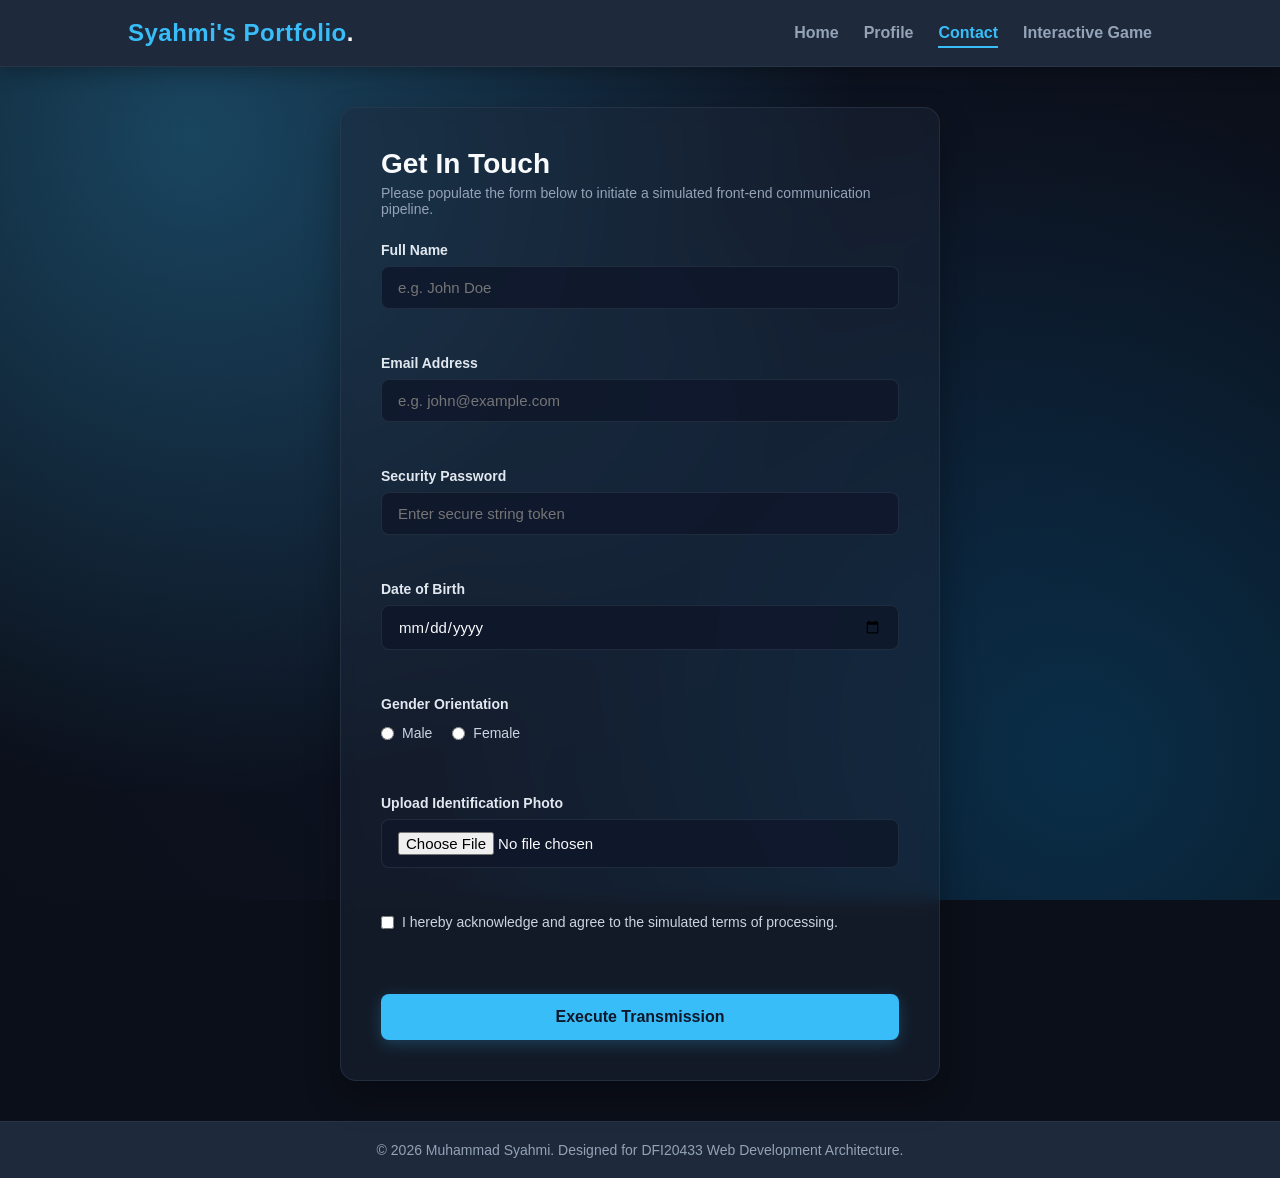
==== contact.html @ 540fc353 "Add files via upload" ====
<!DOCTYPE html>
<html lang="en">
<head>
    <meta charset="UTF-8">
    <meta name="viewport" content="width=device-width, initial-scale=1.0">
    <title>Contact | Muhammad Syahmi Portfolio</title>
    <link rel="stylesheet" href="style.css">
</head>
<body>

    <!-- Global Header & Navigation -->
    <header class="global-header">
        <div class="logo-container">
            <span class="logo-text">Syahmi's Portfolio<span class="accent-dot">.</span></span>
        </div>
        <nav class="nav-menu">
            <ul>
                <li><a href="index.html">Home</a></li>
                <li><a href="profile.html">Profile</a></li>
                <li><a href="contact.html" class="active">Contact</a></li>
                <li><a href="game.html">Interactive Game</a></li>
            </ul>
        </nav>
    </header>

    <!-- Main Content Section -->
    <main class="main-layout">
        <section class="form-container-card">
            <div class="form-header">
                <h2>Get In Touch</h2>
                <p>Please populate the form below to initiate a simulated front-end communication pipeline.</p>
            </div>

            <!-- Interactivity hooked via JavaScript onsubmit event -->
            <form id="contactForm" novalidate>
                
                <!-- 1. Text Input (Full Name) -->
                <div class="input-group">
                    <label for="fullName">Full Name</label>
                    <input type="text" id="fullName" placeholder="e.g. John Doe">
                    <span class="error-msg" id="nameError"></span>
                </div>

                <!-- 2. Email Input -->
                <div class="input-group">
                    <label for="email">Email Address</label>
                    <input type="email" id="email" placeholder="e.g. john@example.com">
                    <span class="error-msg" id="emailError"></span>
                </div>

                <!-- 3. Password Input -->
                <div class="input-group">
                    <label for="password">Security Password</label>
                    <input type="password" id="password" placeholder="Enter secure string token">
                    <span class="error-msg" id="passwordError"></span>
                </div>

                <!-- 4. Date Input -->
                <div class="input-group">
                    <label for="dob">Date of Birth</label>
                    <input type="date" id="dob">
                    <span class="error-msg" id="dobError"></span>
                </div>

                <!-- 5. Radio Buttons (Gender) -->
                <div class="input-group">
                    <label>Gender Orientation</label>
                    <div class="radio-flex-group">
                        <label class="radio-label">
                            <input type="radio" name="gender" value="Male"> Male
                        </label>
                        <label class="radio-label">
                            <input type="radio" name="gender" value="Female"> Female
                        </label>
                    </div>
                    <span class="error-msg" id="genderError"></span>
                </div>

                <!-- 6. File Upload Input -->
                <div class="input-group">
                    <label for="profileImage">Upload Identification Photo</label>
                    <input type="file" id="profileImage" accept="image/*">
                    <span class="error-msg" id="fileError"></span>
                </div>

                <!-- 7. Checkbox Input (Terms Compliance) -->
                <div class="input-group checkbox-group">
                    <label class="checkbox-label">
                        <input type="checkbox" id="terms">
                        I hereby acknowledge and agree to the simulated terms of processing.
                    </label>
                    <span class="error-msg" id="termsError"></span>
                </div>

                <!-- Action Submit Button Control -->
                <button type="submit" class="submit-btn">Execute Transmission</button>
            </form>
        </section>
    </main>

    <!-- Global Footer Element -->
    <footer class="global-footer">
        <p>&copy; 2026 Muhammad Syahmi. Designed for DFI20433 Web Development Architecture.</p>
    </footer>

    <!-- Custom Mock-Submission Popup Modal Layout -->
    <div id="successModal" class="modal-overlay">
        <div class="modal-box">
            <div class="modal-icon">&#10003;</div>
            <h2>Submission Successful!</h2>
            <p>Thank you. Your structured message payload has been successfully validated and intercepted via front-end simulation loops.</p>
            <button type="button" onclick="closeModal()" class="close-modal-btn">Dismiss Anchor</button>
        </div>
    </div>

    <!-- Script Injection -->
    <script src="script.js"></script>
</body>
</html>
---- style.css ----
/* =========================================================================
   1. PENETAPAN ASAS & VARIABLES (Excellent Color Harmony)
   ========================================================================= */
:root {
    /* 🎨 DIKEMASKINI: Ditukar sedikit terang daripada #0f172a supaya efek gradient tak tenggelam */
    --bg-main: #0b0f19;          /* Latar belakang utama (Midnight Tech Blue) */
    --bg-card: rgba(30, 41, 59, 0.45); /* Mengurangkan kepekatan kad supaya kesan latar belakang tembus */
    --primary-cyan: #38bdf8;     /* Warna penegas utama (Electric Cyan) */
    --primary-hover: #0284c7;    /* Warna hover butang */
    --text-main: #f8fafc;        /* Teks utama (Off-White) */
    --text-muted: #94a3b8;       /* Teks sekunder (Silver Slate) */
    --border-color: rgba(51, 65, 85, 0.5); /* Menjadikan sempadan semi-lutsinar */
    --error-red: #ef4444;        /* Warna ralat JavaScript */
    --success-green: #10b981;    /* Warna kejayaan */
}

* {
    margin: 0;
    padding: 0;
    box-sizing: border-box;
    font-family: 'Segoe UI', Tahoma, Geneva, Verdana, sans-serif;
}

/* 🖼️ DIKEMASKINI: Menaikkan kepekatan opacity gradient (0.15 -> 0.30) & menambah 3 lapisan cahaya neon */
body {
    background-color: var(--bg-main);
    background-image: 
        radial-gradient(circle at 15% 15%, rgba(56, 189, 248, 0.3) 0%, transparent 50%),
        radial-gradient(circle at 85% 85%, rgba(2, 132, 199, 0.25) 0%, transparent 50%),
        radial-gradient(circle at 50% 50%, rgba(15, 23, 42, 0.85) 0%, #0b0f19 100%);
    background-attachment: fixed;
    color: var(--text-main);
    display: flex;
    flex-direction: column;
    min-height: 100vh;
}

/* =========================================================================
   2. HEADER & NAVIGASI (Clean & Consistent Layout)
   ========================================================================= */
header, .global-header {
    background-color: #1e293b;
    border-bottom: 1px solid var(--border-color);
    display: flex;
    justify-content: space-between;
    align-items: center;
    padding: 1.2rem 10%;
    position: sticky;
    top: 0;
    z-index: 1000;
    box-shadow: 0 4px 20px rgba(0, 0, 0, 0.3);
}

header .logo, .logo-container {
    font-size: 24px;
    font-weight: 800;
    color: var(--primary-cyan);
    letter-spacing: 0.5px;
}

.accent-dot {
    color: var(--text-main);
}

nav ul, .nav-menu ul {
    list-style: none;
    display: flex;
}

nav ul li, .nav-menu ul li {
    margin-left: 25px;
}

nav ul li a, .nav-menu ul li a {
    color: var(--text-muted);
    text-decoration: none;
    font-size: 16px;
    font-weight: 600;
    transition: color 0.3s ease;
    padding: 5px 0;
}

nav ul li a:hover, 
nav ul li a.active,
.nav-menu ul li a:hover,
.nav-menu ul li a.active {
    color: var(--primary-cyan);
    border-bottom: 2px solid var(--primary-cyan);
}

/* =========================================================================
   3. KANDUNGAN UTAMA & TITLES
   ========================================================================= */
main, .main-layout {
    flex: 1;
    padding: 40px 10%;
}

/* Pensejajaran khusus untuk kad contact agar sentiasa di tengah-tengah halaman */
.main-layout {
    display: flex;
    flex-direction: column;
    justify-content: center;
    align-items: center;
}

.page-title {
    text-align: center;
    font-size: 36px;
    font-weight: 700;
    color: var(--text-main);
    margin-bottom: 5px;
    text-shadow: 0 0 15px rgba(56, 189, 248, 0.3);
}

.subtitle {
    text-align: center;
    color: var(--text-muted);
    font-size: 16px;
    margin-bottom: 40px;
}

/* =========================================================================
   4. LAYOUT HALAMAN UTAMA (Hero Section)
   ========================================================================= */
.hero-section {
    display: flex;
    align-items: center;
    justify-content: space-between;
    gap: 50px;
    margin-top: 20px;
    background-color: var(--bg-card);
    backdrop-filter: blur(8px);
    border: 1px solid var(--border-color);
    padding: 40px;
    border-radius: 16px;
    box-shadow: 0 10px 30px rgba(0, 0, 0, 0.2);
}

.profile-frame {
    flex: 1;
    display: flex;
    justify-content: center;
}

.profile-img {
    width: 280px;
    height: 280px;
    border-radius: 50%;
    object-fit: cover;
    border: 4px solid var(--primary-cyan);
    box-shadow: 0 0 25px rgba(56, 189, 248, 0.4);
}

.intro-text {
    flex: 1.5;
}

.intro-text h1 {
    font-size: 42px;
    margin-bottom: 10px;
    color: var(--text-main);
}

.intro-text .highlight {
    color: var(--primary-cyan);
}

.intro-text h3 {
    font-size: 22px;
    color: var(--text-muted);
    margin-bottom: 20px;
}

.intro-text p {
    font-size: 16px;
    line-height: 1.7;
    color: #cbd5e1;
    margin-bottom: 30px;
}

/* BUTANG INTEGRASI (Consistent Accent) */
.btn {
    display: inline-block;
    padding: 12px 28px;
    background-color: var(--primary-cyan);
    color: #0f172a;
    text-decoration: none;
    border-radius: 8px;
    font-weight: 700;
    transition: background 0.3s ease, transform 0.2s ease;
    box-shadow: 0 4px 15px rgba(56, 189, 248, 0.3);
}

.btn:hover {
    background-color: var(--primary-hover);
    color: var(--text-main);
    transform: translateY(-2px);
}

/* =========================================================================
   5. LAYOUT HALAMAN PROFIL (Professional Resume Table)
   ========================================================================= */
.resume-table {
    width: 100%;
    border-collapse: collapse;
    background-color: var(--bg-card);
    backdrop-filter: blur(8px);
    border: 1px solid var(--border-color);
    border-radius: 12px;
    overflow: hidden;
    box-shadow: 0 10px 25px rgba(0, 0, 0, 0.2);
    margin-bottom: 40px;
}

.resume-table tr {
    border-bottom: 1px solid var(--border-color);
}

.resume-table tr:last-child {
    border-bottom: none;
}

/* Kolum Kiri: Tajuk Bahagian */
.table-section-title {
    width: 25%;
    background-color: rgba(15, 23, 42, 0.6);
    color: var(--primary-cyan);
    text-align: left;
    vertical-align: top;
    padding: 25px;
    font-size: 18px;
    font-weight: 700;
    border-right: 2px solid var(--primary-cyan);
}

/* Kolum Kanan: Kandungan Maklumat */
.resume-table td {
    padding: 25px;
    vertical-align: top;
    color: #cbd5e1;
    line-height: 1.7;
}

.resume-item {
    margin-bottom: 18px;
}

.resume-item:last-child {
    margin-bottom: 0;
}

.resume-item strong {
    color: var(--text-main);
    font-size: 16px;
}

/* Gaya Badge Kemahiran */
.skills-grid {
    display: flex;
    flex-wrap: wrap;
    gap: 10px;
}

.skill-badge {
    background-color: rgba(56, 189, 248, 0.15);
    color: var(--primary-cyan);
    border: 1px solid rgba(56, 189, 248, 0.3);
    padding: 6px 16px;
    border-radius: 20px;
    font-size: 14px;
    font-weight: 600;
}

.resume-table ul {
    padding-left: 20px;
}

.resume-table li {
    margin-bottom: 8px;
}

/* =========================================================================
   6. LAYOUT HALAMAN HUBUNGI (Contact Form Premium Card & Modal Support)
   ========================================================================= */
.contact-container {
    display: flex;
    justify-content: center;
    align-items: center;
    padding: 20px 0;
    width: 100%;
}

/* Penggabungan kelas lama (.form-card) dan kelas baru (.form-container-card) */
.form-card, .form-container-card {
    background-color: var(--bg-card);
    backdrop-filter: blur(8px);
    border: 1px solid var(--border-color);
    padding: 40px;
    border-radius: 16px;
    width: 100%;
    max-width: 600px;
    box-shadow: 0 15px 35px rgba(0, 0, 0, 0.3);
}

.form-card h2, .form-header h2 {
    color: var(--text-main);
    margin-bottom: 5px;
    font-size: 28px;
    font-weight: 700;
}

.form-desc, .form-header p {
    color: var(--text-muted);
    font-size: 14px;
    margin-bottom: 25px;
}

/* Penggabungan kelas lama (.form-group) dan kelas baru (.input-group) */
.form-group, .input-group {
    margin-bottom: 22px;
    display: flex;
    flex-direction: column;
    align-items: flex-start;
    width: 100%;
}

.form-group label, .input-group label {
    font-weight: 600;
    margin-bottom: 8px;
    color: #e2e8f0;
    font-size: 14px;
}

.form-group input[type="text"], .input-group input[type="text"],
.form-group input[type="email"], .input-group input[type="email"],
.form-group input[type="password"], .input-group input[type="password"],
.form-group input[type="date"], .input-group input[type="date"],
.form-group input[type="file"], .input-group input[type="file"] {
    width: 100%;
    padding: 12px 16px;
    background-color: rgba(15, 23, 42, 0.8);
    border: 1px solid var(--border-color);
    border-radius: 8px;
    color: var(--text-main);
    font-size: 15px;
    outline: none;
    transition: border-color 0.3s, box-shadow 0.3s;
}

.form-group input:focus, .input-group input:focus {
    border-color: var(--primary-cyan);
    box-shadow: 0 0 0 3px rgba(56, 189, 248, 0.25);
}

.radio-group, .radio-flex-group {
    display: flex;
    gap: 20px;
    margin-top: 5px;
}

.radio-group label, .radio-flex-group label, .checkbox-group label, .checkbox-label {
    color: #cbd5e1;
    font-weight: 400;
    cursor: pointer;
    display: flex;
    align-items: center;
    gap: 8px;
}

.error-msg {
    color: var(--error-red);
    font-size: 13px;
    margin-top: 6px;
    font-weight: 500;
    min-height: 18px;
}

.submit-btn {
    width: 100%;
    border: none;
    cursor: pointer;
    font-size: 16px;
    margin-top: 10px;
    background-color: var(--primary-cyan);
    color: #0f172a;
    padding: 14px;
    border-radius: 8px;
    font-weight: 700;
    transition: background 0.3s ease, transform 0.1s ease;
    box-shadow: 0 4px 15px rgba(56, 189, 248, 0.25);
}

.submit-btn:hover {
    background-color: var(--primary-hover);
    color: var(--text-main);
}

.submit-btn:active {
    transform: scale(0.98);
}

/* =========================================================================
   6A. REKA BENTUK MOCK SUCCESS MODAL (POPUP ATAS SKRIN)
   ========================================================================= */
.modal-overlay {
    position: fixed;
    top: 0;
    left: 0;
    width: 100%;
    height: 100%;
    background-color: rgba(15, 23, 42, 0.85); /* Efek gelap belakang modal */
    backdrop-filter: blur(5px);
    display: flex;
    justify-content: center;
    align-items: center;
    z-index: 9999; /* Sentiasa terapung di atas semua elemen */
    opacity: 0;
    pointer-events: none;
    transition: opacity 0.3s ease;
}

/* Mengaktifkan paparan popup menerusi kelas JS */
.modal-overlay.active {
    opacity: 1;
    pointer-events: auto;
}

.modal-box {
    background-color: #1e293b; /* Menyelaraskan dengan rona kad gelap premium */
    border: 1px solid var(--border-color);
    padding: 40px;
    border-radius: 16px;
    max-width: 480px;
    width: 90%;
    text-align: center;
    box-shadow: 0 25px 50px -12px rgba(0, 0, 0, 0.5);
    transform: scale(0.8);
    transition: transform 0.3s ease;
    color: var(--text-main);
}

.modal-overlay.active .modal-box {
    transform: scale(1);
}

.modal-icon {
    width: 60px;
    height: 60px;
    background-color: rgba(16, 185, 129, 0.15);
    color: var(--success-green);
    font-size: 2rem;
    border-radius: 50%;
    display: flex;
    justify-content: center;
    align-items: center;
    margin: 0 auto 20px auto;
    border: 2px solid rgba(16, 185, 129, 0.3);
}

.modal-box h2 {
    color: var(--text-main);
    font-size: 1.6rem;
    margin-bottom: 12px;
    font-weight: 700;
}

.modal-box p {
    color: var(--text-muted);
    font-size: 0.95rem;
    line-height: 1.6;
    margin-bottom: 25px;
}

.close-modal-btn {
    background-color: var(--success-green);
    color: white;
    border: none;
    padding: 12px 28px;
    font-size: 0.95rem;
    font-weight: 700;
    border-radius: 8px;
    cursor: pointer;
    transition: background-color 0.2s ease, transform 0.1s ease;
    box-shadow: 0 4px 12px rgba(16, 185, 129, 0.2);
}

.close-modal-btn:hover {
    background-color: #059669;
}

.close-modal-btn:active {
    transform: scale(0.97);
}

/* =========================================================================
   7. LAYOUT HALAMAN GAME (Code-The-Path Maze Runner)
   ========================================================================= */
.game-container {
    padding: 30px 5%;
    border-radius: 16px;
    background: radial-gradient(circle at center, #1e293b 0%, #0f172a 100%);
    border: 1px solid var(--border-color);
    box-shadow: 0 10px 30px rgba(0, 0, 0, 0.3);
    position: relative;
    overflow: hidden;
    margin-top: 10px;
}

/* Jaluran Garis Grid Animasi */
.game-container::before {
    content: '';
    position: absolute;
    top: 0; left: 0;
    width: 200%; height: 200%;
    background-image: 
        linear-gradient(rgba(56, 189, 248, 0.03) 1px, transparent 1px),
        linear-gradient(90deg, rgba(56, 189, 248, 0.03) 1px, transparent 1px);
    background-size: 40px 40px;
    animation: techMove 20s linear infinite;
    z-index: 1;
    pointer-events: none;
}

.game-layout {
    display: flex;
    gap: 40px;
    justify-content: center;
    align-items: flex-start;
    margin-top: 30px;
    position: relative;
    z-index: 2;
}

.maze-wrapper {
    display: flex;
    flex-direction: column;
    align-items: center;
}

.maze-grid {
    display: grid;
    grid-template-columns: repeat(4, 80px);
    grid-template-rows: repeat(4, 80px);
    gap: 6px;
    background-color: #334155;
    padding: 12px;
    border-radius: 12px;
    box-shadow: 0 15px 30px rgba(0, 0, 0, 0.4);
}

.cell {
    background-color: #1e293b;
    border: 1px solid rgba(255, 255, 255, 0.05);
    border-radius: 6px;
    display: flex;
    justify-content: center;
    align-items: center;
    font-size: 28px;
    transition: background-color 0.3s;
}

.cell.wall { background-color: #0f172a; border: 1px solid #475569; }
.cell.start { background-color: rgba(56, 189, 248, 0.2); border: 2px dashed var(--primary-cyan); }
.cell.end { background-color: rgba(16, 185, 129, 0.2); border: 2px dashed var(--success-green); }

.robot {
    transition: transform 0.3s ease;
}

.game-status {
    margin-top: 20px;
    font-weight: 600;
    color: var(--text-main);
    background-color: rgba(30, 41, 59, 0.9);
    border: 1px solid var(--border-color);
    padding: 10px 24px;
    border-radius: 20px;
    font-size: 14px;
    box-shadow: 0 4px 10px rgba(0,0,0,0.2);
}

/* Panel Arahan */
.control-panel {
    background-color: var(--bg-card);
    border: 1px solid var(--border-color);
    padding: 30px;
    border-radius: 12px;
    width: 100%;
    max-width: 400px;
    box-shadow: 0 10px 25px rgba(0, 0, 0, 0.2);
}

.control-panel h3 {
    color: var(--text-main);
    margin-bottom: 12px;
    font-weight: 700;
}

.instruction-tips {
    font-size: 13px;
    color: #cbd5e1;
    background-color: rgba(15, 23, 42, 0.5);
    padding: 12px;
    border-radius: 8px;
    border-left: 4px solid var(--primary-cyan);
    margin-bottom: 20px;
    line-height: 1.6;
}

.control-panel textarea {
    width: 100%;
    padding: 14px;
    border: 1px solid var(--border-color);
    border-radius: 8px;
    font-family: 'Courier New', Courier, monospace;
    font-size: 15px;
    background-color: #0f172a;
    color: var(--primary-cyan);
    resize: none;
    outline: none;
    margin-bottom: 20px;
}

.control-panel textarea:focus {
    border-color: var(--primary-cyan);
}

.button-group {
    display: flex;
    gap: 12px;
}

.run-btn, .reset-btn {
    padding: 12px;
    border-radius: 8px;
    font-weight: 700;
    font-size: 15px;
    border: none;
    cursor: pointer;
    transition: background 0.2s ease, transform 0.1s ease;
}

.run-btn { background-color: var(--success-green); color: white; flex: 1.5; }
.run-btn:hover { background-color: #059669; }

.reset-btn { background-color: #64748b; color: white; flex: 1; }
.reset-btn:hover { background-color: #475569; }

.run-btn:active, .reset-btn:active { transform: scale(0.97); }

/* =========================================================================
   8. FOOTER (Consistent Theme)
   ========================================================================= */
footer, .global-footer {
    background-color: #1e293b;
    border-top: 1px solid var(--border-color);
    color: var(--text-muted);
    text-align: center;
    padding: 20px;
    font-size: 14px;
    margin-top: auto;
}

/* =========================================================================
   9. RESPONSIVE DESIGN (Media Queries)
   ========================================================================= */
@media (max-width: 768px) {
    header, .global-header {
        flex-direction: column;
        gap: 15px;
        padding: 15px 5%;
    }

    nav ul li, .nav-menu ul li {
        margin: 0 12px;
    }

    main, .main-layout {
        padding: 30px 5%;
    }

    .hero-section {
        flex-direction: column;
        text-align: center;
        padding: 30px 20px;
    }

    .intro-text h1 { font-size: 32px; }

    .resume-table, .resume-table tbody, .resume-table tr, .resume-table td {
        display: block;
        width: 100%;
    }

    .table-section-title {
        border-right: none;
        border-bottom: 2px solid var(--primary-cyan);
        padding: 15px 20px;
        background-color: rgba(15, 23, 42, 0.8);
        width: 100%;
    }

    .game-layout {
        flex-direction: column;
        align-items: center;
    }
    
    .control-panel {
        max-width: 100%;
    }
}

/* --- ANIMASI KEYFRAMES --- */
@keyframes techMove {
    0% { transform: translate(0, 0); }
    100% { transform: translate(-40px, -40px); }
}
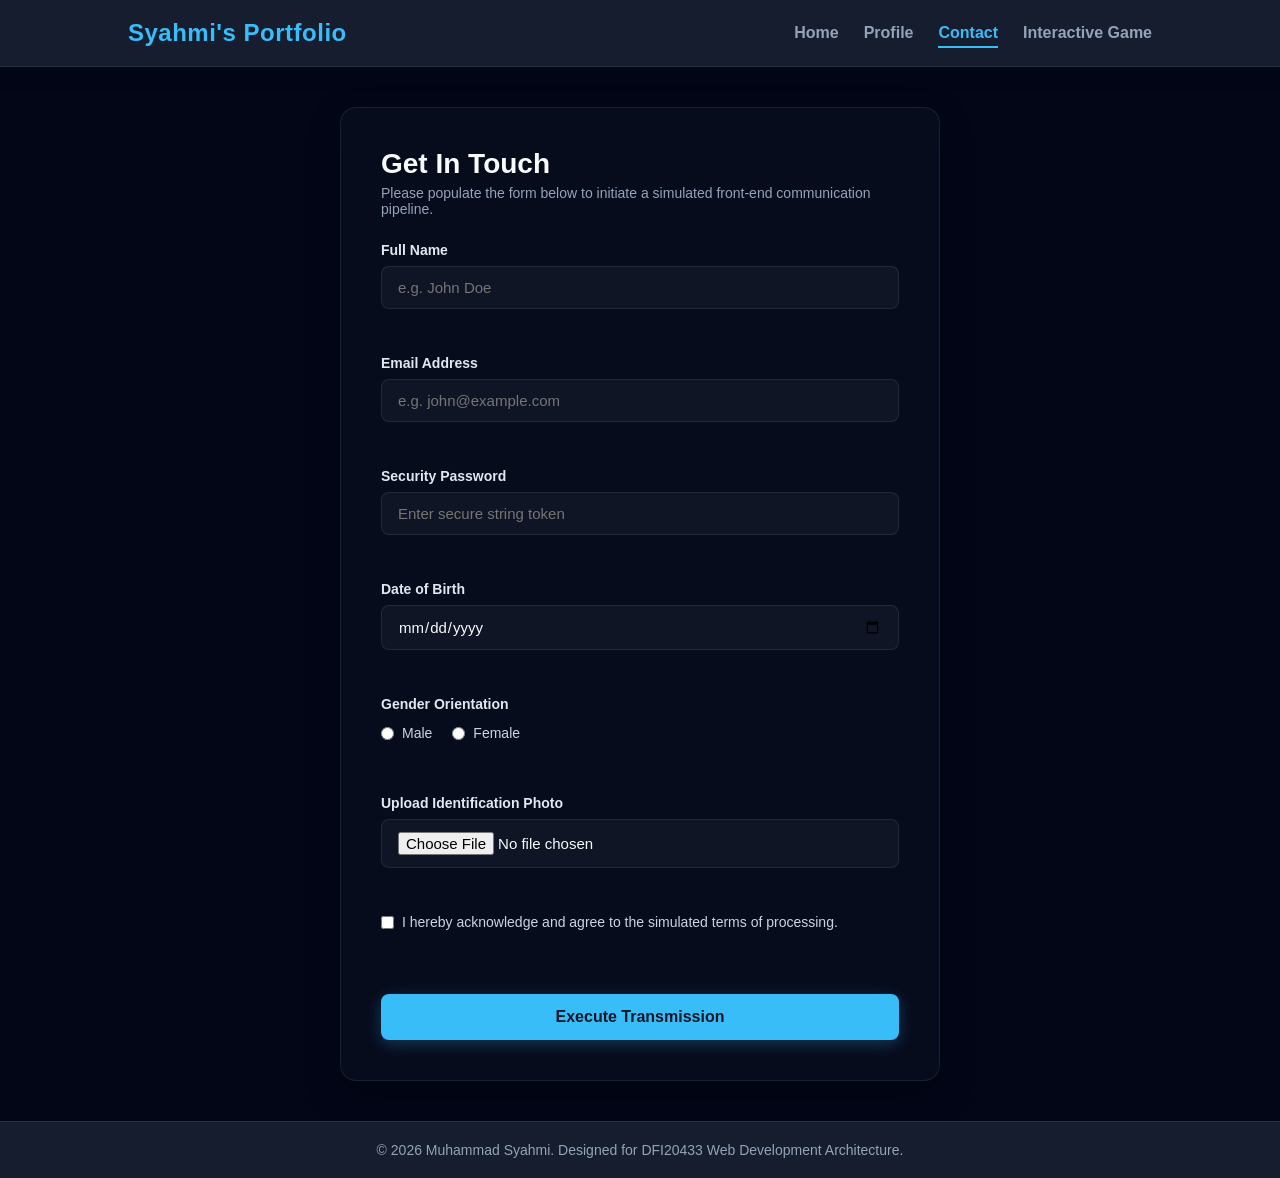
==== commit 611c8a0d: "Update contact.html" ====
--- a/contact.html
+++ b/contact.html
@@ -11,7 +11,7 @@
     <!-- Global Header & Navigation -->
     <header class="global-header">
         <div class="logo-container">
-            <span class="logo-text">Syahmi's Portfolio<span class="accent-dot">.</span></span>
+            <span class="logo-text">Syahmi's Portfolio<span class="accent-dot"></span></span>
         </div>
         <nav class="nav-menu">
             <ul>
@@ -116,4 +116,4 @@
     <!-- Script Injection -->
     <script src="script.js"></script>
 </body>
-</html>+</html>
--- a/style.css
+++ b/style.css
@@ -1,17 +1,18 @@
 /* =========================================================================
-   1. PENETAPAN ASAS & VARIABLES (Excellent Color Harmony)
+   1. PENETAPAN ASAS & VARIABLES (Transparent Tech Glow Theme)
    ========================================================================= */
 :root {
-    /* 🎨 DIKEMASKINI: Ditukar sedikit terang daripada #0f172a supaya efek gradient tak tenggelam */
-    --bg-main: #0b0f19;          /* Latar belakang utama (Midnight Tech Blue) */
-    --bg-card: rgba(30, 41, 59, 0.45); /* Mengurangkan kepekatan kad supaya kesan latar belakang tembus */
-    --primary-cyan: #38bdf8;     /* Warna penegas utama (Electric Cyan) */
-    --primary-hover: #0284c7;    /* Warna hover butang */
-    --text-main: #f8fafc;        /* Teks utama (Off-White) */
-    --text-muted: #94a3b8;       /* Teks sekunder (Silver Slate) */
-    --border-color: rgba(51, 65, 85, 0.5); /* Menjadikan sempadan semi-lutsinar */
-    --error-red: #ef4444;        /* Warna ralat JavaScript */
-    --success-green: #10b981;    /* Warna kejayaan */
+    /* Menggunakan warna biru gelap sebagai penyelamat jika gambar gagal dimuatkan */
+    --bg-main: #020617;          
+    /* Kad dijadikan lutsinar premium (Glassmorphism) supaya GAMBAR belakang tembus */
+    --bg-card: rgba(15, 23, 42, 0.4); 
+    --primary-cyan: #38bdf8;     /* Electric Cyan */
+    --primary-hover: #0284c7;    
+    --text-main: #f8fafc;        
+    --text-muted: #94a3b8;       
+    --border-color: rgba(255, 255, 255, 0.08); /* Sempadan putih halus lutsinar */
+    --error-red: #ef4444;        
+    --success-green: #10b981;    
 }
 
 * {
@@ -21,25 +22,44 @@
     font-family: 'Segoe UI', Tahoma, Geneva, Verdana, sans-serif;
 }
 
-/* 🖼️ DIKEMASKINI: Menaikkan kepekatan opacity gradient (0.15 -> 0.30) & menambah 3 lapisan cahaya neon */
+/* Lapisan body utama */
 body {
     background-color: var(--bg-main);
-    background-image: 
-        radial-gradient(circle at 15% 15%, rgba(56, 189, 248, 0.3) 0%, transparent 50%),
-        radial-gradient(circle at 85% 85%, rgba(2, 132, 199, 0.25) 0%, transparent 50%),
-        radial-gradient(circle at 50% 50%, rgba(15, 23, 42, 0.85) 0%, #0b0f19 100%);
-    background-attachment: fixed;
     color: var(--text-main);
     display: flex;
     flex-direction: column;
     min-height: 100vh;
+    position: relative; /* Penting untuk lapisan belakang melekat */
+}
+
+/* Lapisan khas untuk gambar latar belakang + efek kabur (Teks depan kekal tajam) */
+body::before {
+    content: "";
+    position: fixed;
+    top: 0;
+    left: 0;
+    width: 100%;
+    height: 100%;
+    
+    /* Memanggil fail imej latar belakang anda */
+    background-image: url('https://th.bing.com/th/id/OIP.tbkE0PzEAufjEANTIgKbqQHaDt?w=346&h=174&c=7&r=0&o=7&dpr=1.1&pid=1.7&rm=3'); 
+    background-size: cover;
+    background-position: center;
+    background-repeat: no-repeat;
+    
+    /* Mengawal tahap kekaburan dan kegelapan latar belakang */
+    filter: blur(8px); 
+    brightness: 0.5; 
+    
+    z-index: -1; /* Tolak gambar ke lapisan paling bawah sekali */
 }
 
 /* =========================================================================
    2. HEADER & NAVIGASI (Clean & Consistent Layout)
    ========================================================================= */
 header, .global-header {
-    background-color: #1e293b;
+    background-color: rgba(30, 41, 59, 0.7);
+    backdrop-filter: blur(12px);
     border-bottom: 1px solid var(--border-color);
     display: flex;
     justify-content: space-between;
@@ -48,7 +68,7 @@
     position: sticky;
     top: 0;
     z-index: 1000;
-    box-shadow: 0 4px 20px rgba(0, 0, 0, 0.3);
+    box-shadow: 0 4px 20px rgba(0, 0, 0, 0.2);
 }
 
 header .logo, .logo-container {
@@ -96,7 +116,6 @@
     padding: 40px 10%;
 }
 
-/* Pensejajaran khusus untuk kad contact agar sentiasa di tengah-tengah halaman */
 .main-layout {
     display: flex;
     flex-direction: column;
@@ -130,11 +149,11 @@
     gap: 50px;
     margin-top: 20px;
     background-color: var(--bg-card);
-    backdrop-filter: blur(8px);
+    backdrop-filter: blur(12px);
     border: 1px solid var(--border-color);
     padding: 40px;
     border-radius: 16px;
-    box-shadow: 0 10px 30px rgba(0, 0, 0, 0.2);
+    box-shadow: 0 10px 30px rgba(0, 0, 0, 0.25);
 }
 
 .profile-frame {
@@ -179,7 +198,6 @@
     margin-bottom: 30px;
 }
 
-/* BUTANG INTEGRASI (Consistent Accent) */
 .btn {
     display: inline-block;
     padding: 12px 28px;
@@ -205,7 +223,7 @@
     width: 100%;
     border-collapse: collapse;
     background-color: var(--bg-card);
-    backdrop-filter: blur(8px);
+    backdrop-filter: blur(12px);
     border: 1px solid var(--border-color);
     border-radius: 12px;
     overflow: hidden;
@@ -221,10 +239,9 @@
     border-bottom: none;
 }
 
-/* Kolum Kiri: Tajuk Bahagian */
 .table-section-title {
     width: 25%;
-    background-color: rgba(15, 23, 42, 0.6);
+    background-color: rgba(15, 23, 42, 0.4);
     color: var(--primary-cyan);
     text-align: left;
     vertical-align: top;
@@ -234,7 +251,6 @@
     border-right: 2px solid var(--primary-cyan);
 }
 
-/* Kolum Kanan: Kandungan Maklumat */
 .resume-table td {
     padding: 25px;
     vertical-align: top;
@@ -255,7 +271,6 @@
     font-size: 16px;
 }
 
-/* Gaya Badge Kemahiran */
 .skills-grid {
     display: flex;
     flex-wrap: wrap;
@@ -291,10 +306,9 @@
     width: 100%;
 }
 
-/* Penggabungan kelas lama (.form-card) dan kelas baru (.form-container-card) */
 .form-card, .form-container-card {
     background-color: var(--bg-card);
-    backdrop-filter: blur(8px);
+    backdrop-filter: blur(12px);
     border: 1px solid var(--border-color);
     padding: 40px;
     border-radius: 16px;
@@ -316,7 +330,6 @@
     margin-bottom: 25px;
 }
 
-/* Penggabungan kelas lama (.form-group) dan kelas baru (.input-group) */
 .form-group, .input-group {
     margin-bottom: 22px;
     display: flex;
@@ -339,7 +352,7 @@
 .form-group input[type="file"], .input-group input[type="file"] {
     width: 100%;
     padding: 12px 16px;
-    background-color: rgba(15, 23, 42, 0.8);
+    background-color: rgba(255, 255, 255, 0.04); 
     border: 1px solid var(--border-color);
     border-radius: 8px;
     color: var(--text-main);
@@ -409,25 +422,24 @@
     left: 0;
     width: 100%;
     height: 100%;
-    background-color: rgba(15, 23, 42, 0.85); /* Efek gelap belakang modal */
+    background-color: rgba(15, 23, 42, 0.85); 
     backdrop-filter: blur(5px);
     display: flex;
     justify-content: center;
     align-items: center;
-    z-index: 9999; /* Sentiasa terapung di atas semua elemen */
+    z-index: 9999; 
     opacity: 0;
     pointer-events: none;
     transition: opacity 0.3s ease;
 }
 
-/* Mengaktifkan paparan popup menerusi kelas JS */
 .modal-overlay.active {
     opacity: 1;
     pointer-events: auto;
 }
 
 .modal-box {
-    background-color: #1e293b; /* Menyelaraskan dengan rona kad gelap premium */
+    background-color: #1e293b; 
     border: 1px solid var(--border-color);
     padding: 40px;
     border-radius: 16px;
@@ -507,7 +519,6 @@
     margin-top: 10px;
 }
 
-/* Jaluran Garis Grid Animasi */
 .game-container::before {
     content: '';
     position: absolute;
@@ -564,9 +575,35 @@
 .cell.start { background-color: rgba(56, 189, 248, 0.2); border: 2px dashed var(--primary-cyan); }
 .cell.end { background-color: rgba(16, 185, 129, 0.2); border: 2px dashed var(--success-green); }
 
+/* 🛠️ DIKEMASKINI: Ditambah transisi animasi dan indikator depan robot (Cara 1) */
 .robot {
-    transition: transform 0.3s ease;
-}
+    position: relative;
+    transition: transform 0.4s cubic-bezier(0.25, 0.46, 0.45, 0.94), left 0.4s, top 0.4s;
+    display: inline-block;
+    transform-origin: center;
+    font-size: 28px;
+}
+
+/* 🌟 KOD BAHARU CARA 1: Membina Lampu LED Penunjuk Merah Neon di bahagian hadapan kepala robot */
+.robot::after {
+    content: "";
+    position: absolute;
+    top: -2px;          /* Terletak betul-betul di bahagian atas 'muka' robot */
+    left: 50%;
+    transform: translateX(-50%);
+    width: 8px;         
+    height: 8px;
+    background-color: #ef4444; /* Warna Merah Menyala */
+    border-radius: 50%;
+    box-shadow: 0 0 10px #ef4444, 0 0 20px #ef4444; /* Efek kilauan neon */
+    z-index: 10;
+}
+
+/* Pusingan visual robot bersama lampu penunjuk mengikut arah kod */
+.robot.direction-up    { transform: rotate(0deg); }
+.robot.direction-right { transform: rotate(90deg); }
+.robot.direction-down  { transform: rotate(180deg); }
+.robot.direction-left  { transform: rotate(-90deg); }
 
 .game-status {
     margin-top: 20px;
@@ -580,9 +617,9 @@
     box-shadow: 0 4px 10px rgba(0,0,0,0.2);
 }
 
-/* Panel Arahan */
 .control-panel {
     background-color: var(--bg-card);
+    backdrop-filter: blur(12px);
     border: 1px solid var(--border-color);
     padding: 30px;
     border-radius: 12px;
@@ -653,7 +690,8 @@
    8. FOOTER (Consistent Theme)
    ========================================================================= */
 footer, .global-footer {
-    background-color: #1e293b;
+    background-color: rgba(30, 41, 59, 0.7);
+    backdrop-filter: blur(12px);
     border-top: 1px solid var(--border-color);
     color: var(--text-muted);
     text-align: center;
@@ -715,4 +753,4 @@
 @keyframes techMove {
     0% { transform: translate(0, 0); }
     100% { transform: translate(-40px, -40px); }
-}+}
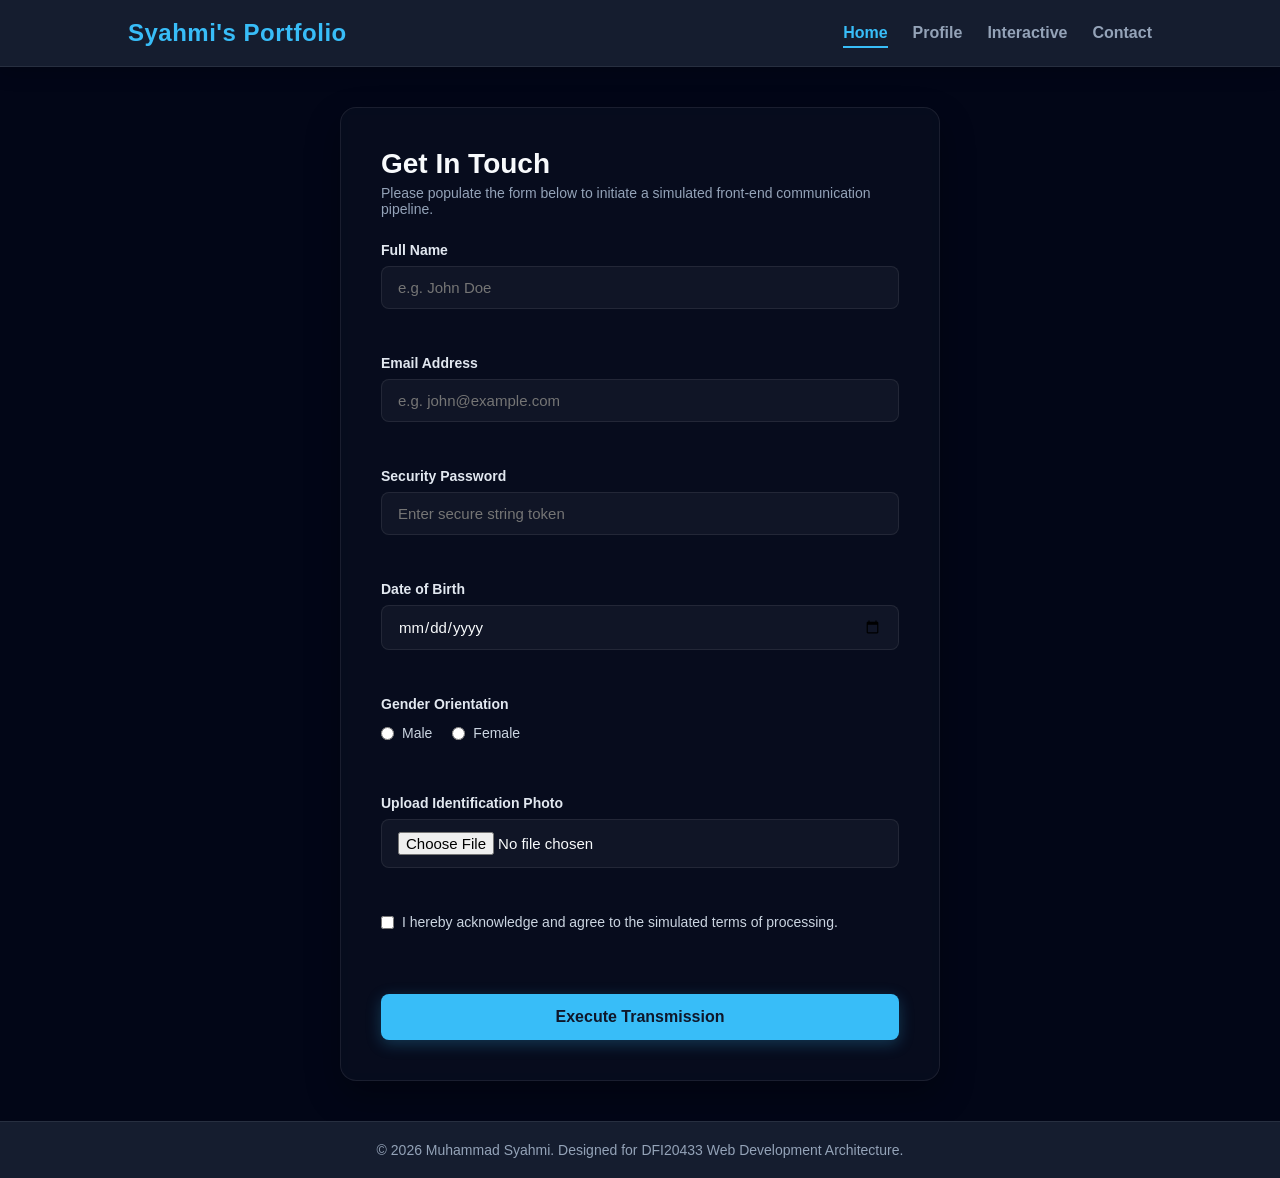
==== commit 8b20c4fd: "Update contact.html" ====
--- a/contact.html
+++ b/contact.html
@@ -9,20 +9,24 @@
 <body>
 
     <!-- Global Header & Navigation -->
-    <header class="global-header">
-        <div class="logo-container">
-            <span class="logo-text">Syahmi's Portfolio<span class="accent-dot"></span></span>
-        </div>
-        <nav class="nav-menu">
+   <header class="global-header">
+        <div class="logo-container">Syahmi's Portfolio<span class="accent-dot"></span></div>
+        
+        <button class="hamburger-menu" id="hamburgerBtn" aria-label="Toggle navigation">
+            <span class="bar"></span>
+            <span class="bar"></span>
+            <span class="bar"></span>
+        </button>
+
+        <nav class="nav-menu" id="navMenu">
             <ul>
-                <li><a href="index.html">Home</a></li>
+                <li><a href="index.html" class="active">Home</a></li>
                 <li><a href="profile.html">Profile</a></li>
-                <li><a href="contact.html" class="active">Contact</a></li>
-                <li><a href="game.html">Interactive Game</a></li>
+                <li><a href="game.html">Interactive</a></li>
+                <li><a href="contact.html">Contact</a></li>
             </ul>
         </nav>
     </header>
-
     <!-- Main Content Section -->
     <main class="main-layout">
         <section class="form-container-card">
--- a/style.css
+++ b/style.css
@@ -108,6 +108,26 @@
     border-bottom: 2px solid var(--primary-cyan);
 }
 
+/* 🍔 BUTANG HAMBURGER - Disembunyikan secara lalai pada paparan PC / Window */
+.hamburger-menu {
+    display: none;
+    flex-direction: column;
+    justify-content: space-between;
+    width: 24px;
+    height: 18px;
+    background: transparent;
+    border: none;
+    cursor: pointer;
+    z-index: 1001;
+}
+
+.hamburger-menu .bar {
+    width: 100%;
+    height: 2px;
+    background-color: var(--text-main);
+    transition: all 0.3s ease-in-out;
+}
+
 /* =========================================================================
    3. KANDUNGAN UTAMA & TITLES
    ========================================================================= */
@@ -701,17 +721,78 @@
 }
 
 /* =========================================================================
-   9. RESPONSIVE DESIGN (Media Queries)
+   9. RESPONSIVE DESIGN & HAMBURGER SYSTEM (Media Queries)
    ========================================================================= */
 @media (max-width: 768px) {
+    /* Mengaktifkan butang 3 bar pada mod mobile */
+    .hamburger-menu {
+        display: flex;
+    }
+
+    /* Menukar posisi Nav Menu menjadi kotak dropdown overlay di bawah header */
+    .nav-menu, nav {
+        position: absolute;
+        top: 100%;
+        left: 0;
+        width: 100%;
+        background-color: rgba(30, 41, 59, 0.95);
+        backdrop-filter: blur(16px);
+        border-bottom: 1px solid var(--border-color);
+        max-height: 0; /* Menu ditutup secara lalai */
+        overflow: hidden;
+        transition: max-height 0.4s ease-in-out;
+        box-shadow: 0 10px 20px rgba(0, 0, 0, 0.3);
+    }
+
+    /* Kelas dinamik aktif apabila butang hamburger dipicu oleh JavaScript */
+    .nav-menu.mobile-active, nav.mobile-active {
+        max-height: 320px; /* Membuka ruang liputan menu dropdown */
+    }
+
     header, .global-header {
+        flex-direction: row; /* Mengekalkan barisan logo dan hamburger sebaris */
+        justify-content: space-between;
+        padding: 15px 5%;
+    }
+
+    nav ul, .nav-menu ul {
         flex-direction: column;
-        gap: 15px;
-        padding: 15px 5%;
+        width: 100%;
+        padding: 15px 0;
     }
 
     nav ul li, .nav-menu ul li {
-        margin: 0 12px;
+        margin: 12px 0;
+        text-align: center;
+        width: 100%;
+    }
+
+    nav ul li a, .nav-menu ul li a {
+        display: block;
+        font-size: 18px;
+        padding: 8px 0;
+        width: 100%;
+    }
+    
+    nav ul li a:hover, 
+    nav ul li a.active,
+    .nav-menu ul li a:hover,
+    .nav-menu ul li a.active {
+        border-bottom: none;
+        color: var(--primary-cyan);
+    }
+
+    /* Transformasi animasi 3 bar membentuk simbol 'X' ketika aktif */
+    .hamburger-menu.toggle-active .bar:nth-child(1) {
+        transform: translateY(8px) rotate(45deg);
+        background-color: var(--primary-cyan);
+    }
+    .hamburger-menu.toggle-active .bar:nth-child(2) {
+        opacity: 0;
+    }
+    .hamburger-menu.toggle-active .bar:nth-child(3) {
+        transform: translateY(-8px) rotate(-45deg);
+        background-color: var(--primary-cyan);
     }
 
     main, .main-layout {
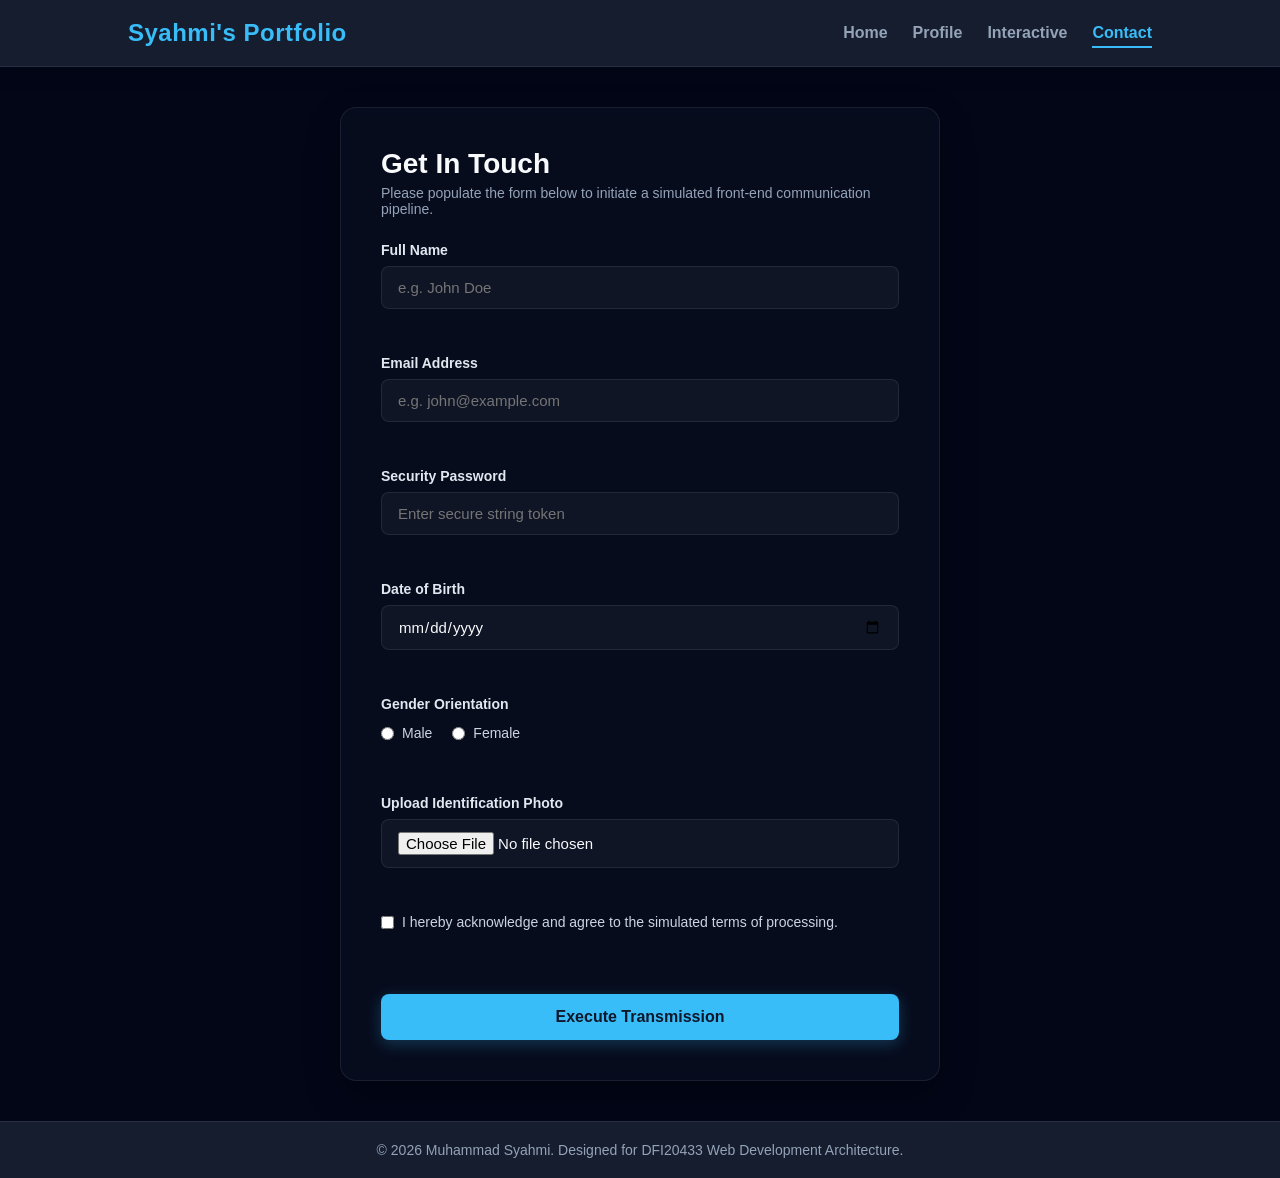
==== commit 4a5022ef: "Update contact.html" ====
--- a/contact.html
+++ b/contact.html
@@ -20,10 +20,10 @@
 
         <nav class="nav-menu" id="navMenu">
             <ul>
-                <li><a href="index.html" class="active">Home</a></li>
+                <li><a href="index.html">Home</a></li>
                 <li><a href="profile.html">Profile</a></li>
                 <li><a href="game.html">Interactive</a></li>
-                <li><a href="contact.html">Contact</a></li>
+                <li><a href="contact.html" class="active">Contact</a></li>
             </ul>
         </nav>
     </header>
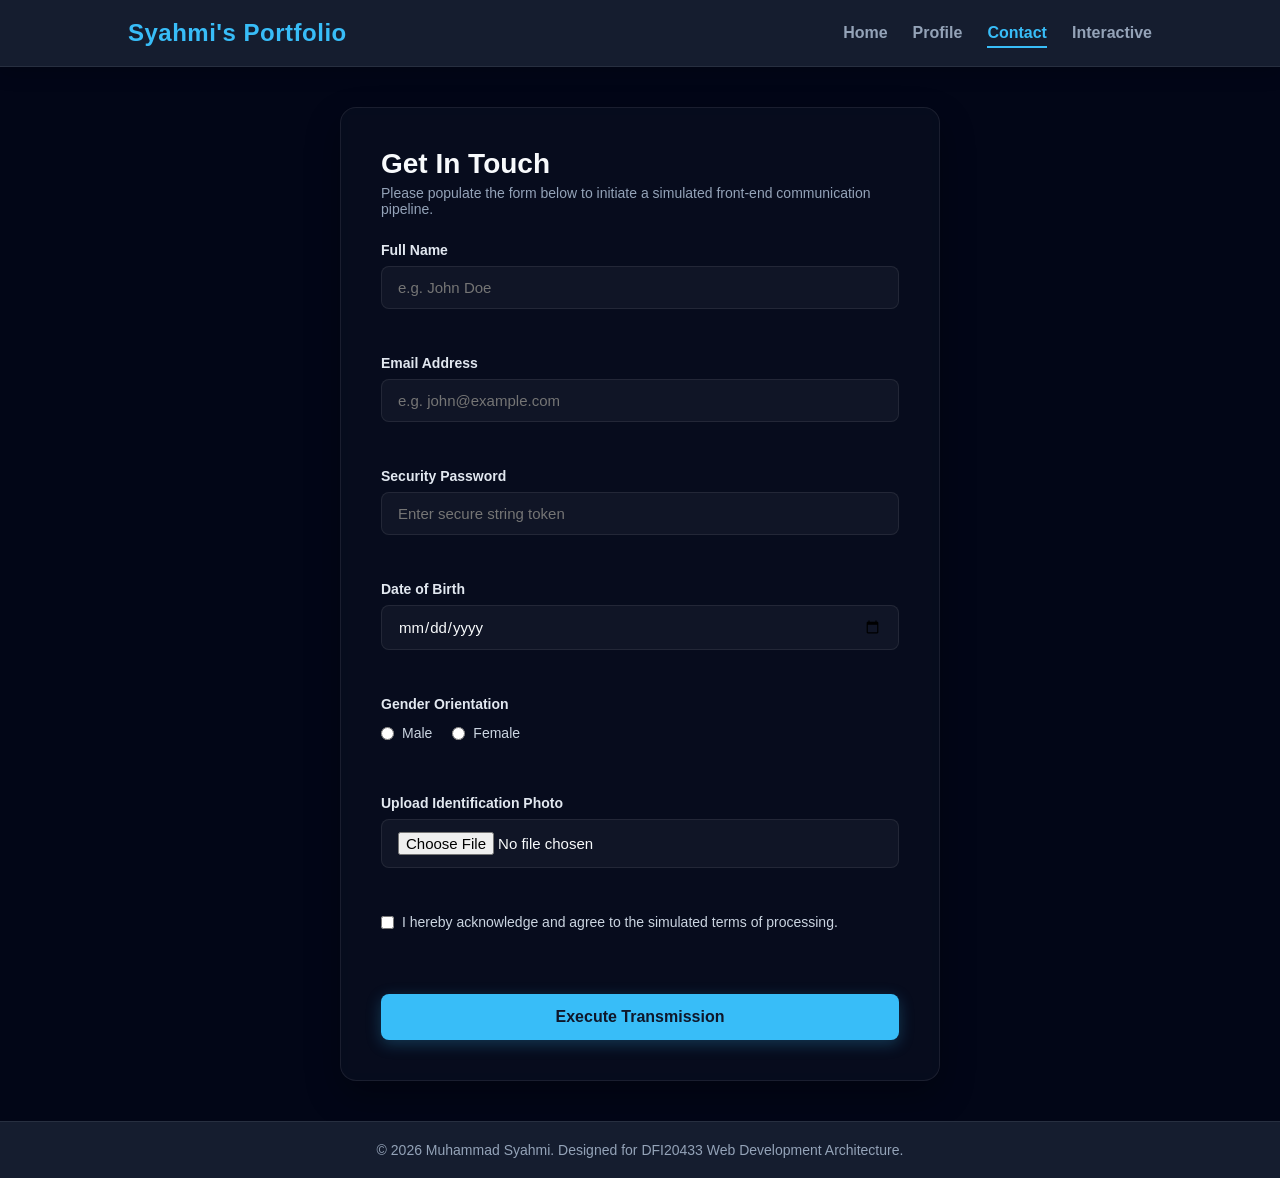
==== commit 1919e9af: "Update contact.html" ====
--- a/contact.html
+++ b/contact.html
@@ -22,8 +22,8 @@
             <ul>
                 <li><a href="index.html">Home</a></li>
                 <li><a href="profile.html">Profile</a></li>
+                <li><a href="contact.html" class="active">Contact</a></li>
                 <li><a href="game.html">Interactive</a></li>
-                <li><a href="contact.html" class="active">Contact</a></li>
             </ul>
         </nav>
     </header>
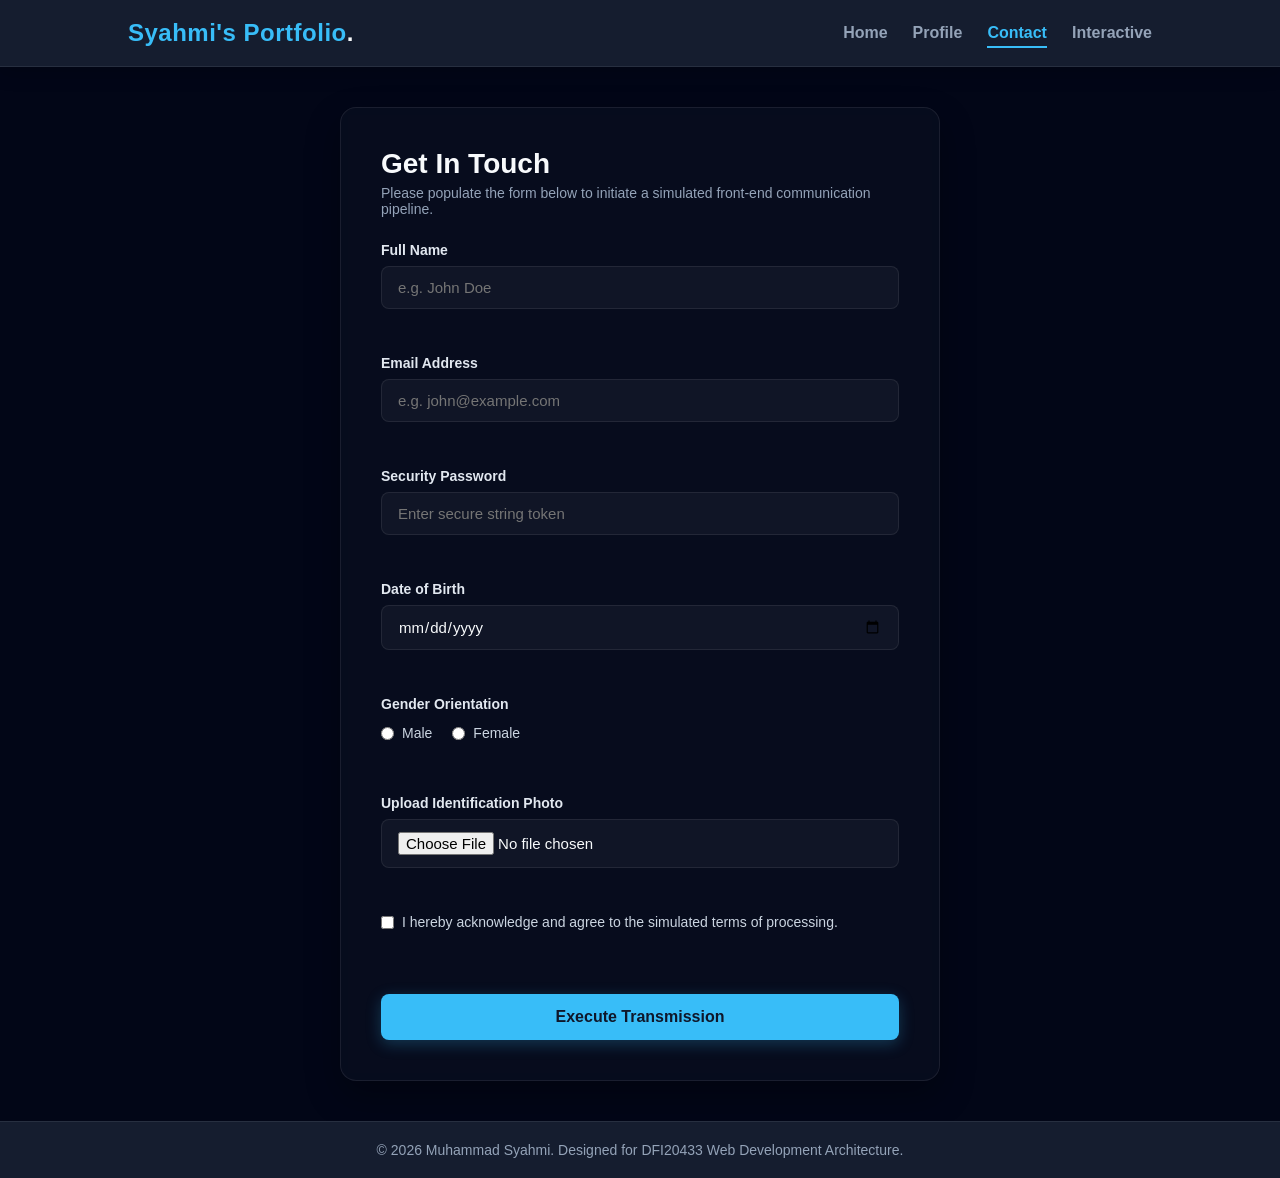
==== commit 1aa02059: "Update contact.html" ====
--- a/contact.html
+++ b/contact.html
@@ -10,23 +10,19 @@
 
     <!-- Global Header & Navigation -->
    <header class="global-header">
-        <div class="logo-container">Syahmi's Portfolio<span class="accent-dot"></span></div>
-        
-        <button class="hamburger-menu" id="hamburgerBtn" aria-label="Toggle navigation">
-            <span class="bar"></span>
-            <span class="bar"></span>
-            <span class="bar"></span>
-        </button>
-
-        <nav class="nav-menu" id="navMenu">
-            <ul>
-                <li><a href="index.html">Home</a></li>
-                <li><a href="profile.html">Profile</a></li>
-                <li><a href="contact.html" class="active">Contact</a></li>
-                <li><a href="game.html">Interactive</a></li>
-            </ul>
-        </nav>
-    </header>
+    <div class="logo-container">Syahmi's Portfolio<span class="accent-dot">.</span></div>
+    <button class="hamburger-menu" id="hamburgerBtn" aria-label="Toggle navigation">
+        <span class="bar"></span><span class="bar"></span><span class="bar"></span>
+    </button>
+    <nav class="nav-menu" id="navMenu">
+        <ul>
+            <li><a href="index.html">Home</a></li>
+            <li><a href="profile.html">Profile</a></li>
+            <li><a href="contact.html" class="active">Contact</a></li>
+            <li><a href="game.html">Interactive</a></li>
+        </ul>
+    </nav>
+</header>
     <!-- Main Content Section -->
     <main class="main-layout">
         <section class="form-container-card">
